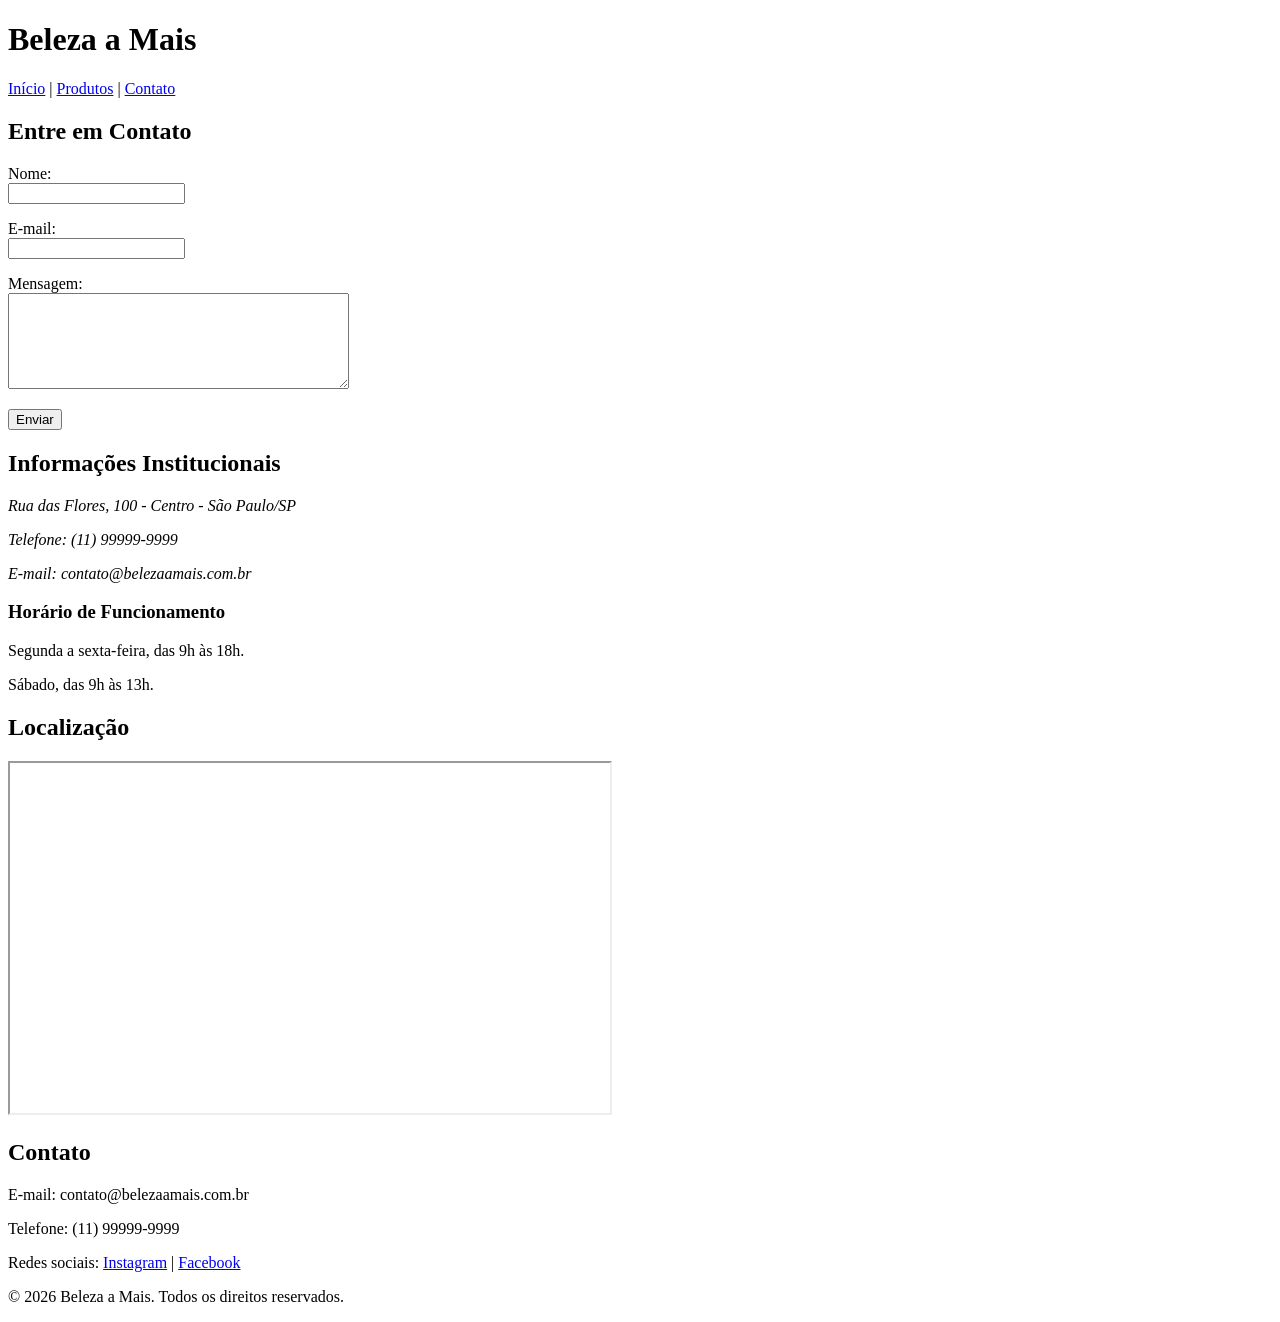
==== contato.html @ b111dd48 "Primeira versão do site Beleza a Mais" ====
<!DOCTYPE html>
<html lang="pt-BR">
<head>
    <meta charset="UTF-8">
    <meta name="viewport" content="width=device-width, initial-scale=1.0">
    <meta name="description" content="Entre em contato com a loja Beleza a Mais.">
    <title>Beleza a Mais - Contato</title>
    <link rel="icon" type="image/svg+xml" href="imagens/favicon.svg">
</head>
<body>
    <header>
        <h1>Beleza a Mais</h1>

        <nav>
            <a href="index.html">Início</a> |
            <a href="produtos.html">Produtos</a> |
            <a href="contato.html">Contato</a>
        </nav>
    </header>

    <main>
        <section>
            <h2>Entre em Contato</h2>

            <form action="#" method="post">
                <p>
                    <label for="nome">Nome:</label><br>
                    <input type="text" id="nome" name="nome" required>
                </p>

                <p>
                    <label for="email">E-mail:</label><br>
                    <input type="email" id="email" name="email" required>
                </p>

                <p>
                    <label for="mensagem">Mensagem:</label><br>
                    <textarea id="mensagem" name="mensagem" rows="6" cols="40" required></textarea>
                </p>

                <button type="submit">Enviar</button>
            </form>
        </section>

        <section>
            <h2>Informações Institucionais</h2>
            <address>
                <p>Rua das Flores, 100 - Centro - São Paulo/SP</p>
                <p>Telefone: (11) 99999-9999</p>
                <p>E-mail: contato@belezaamais.com.br</p>
            </address>

            <h3>Horário de Funcionamento</h3>
            <p>Segunda a sexta-feira, das 9h às 18h.</p>
            <p>Sábado, das 9h às 13h.</p>
        </section>

        <section>
            <h2>Localização</h2>
            <iframe
                src="https://www.google.com/maps?q=Rua+das+Flores,+100,+São+Paulo,+SP&output=embed"
                width="600"
                height="350"
                title="Mapa de localização da loja Beleza a Mais"
                loading="lazy">
            </iframe>
        </section>

    </main>

    <footer>
        <h2>Contato</h2>
        <p>E-mail: contato@belezaamais.com.br</p>
        <p>Telefone: (11) 99999-9999</p>
        <p>
            Redes sociais:
            <a href="#">Instagram</a> |
            <a href="#">Facebook</a>
        </p>
        <p>&copy; 2026 Beleza a Mais. Todos os direitos reservados.</p>
    </footer>
</body>
</html>
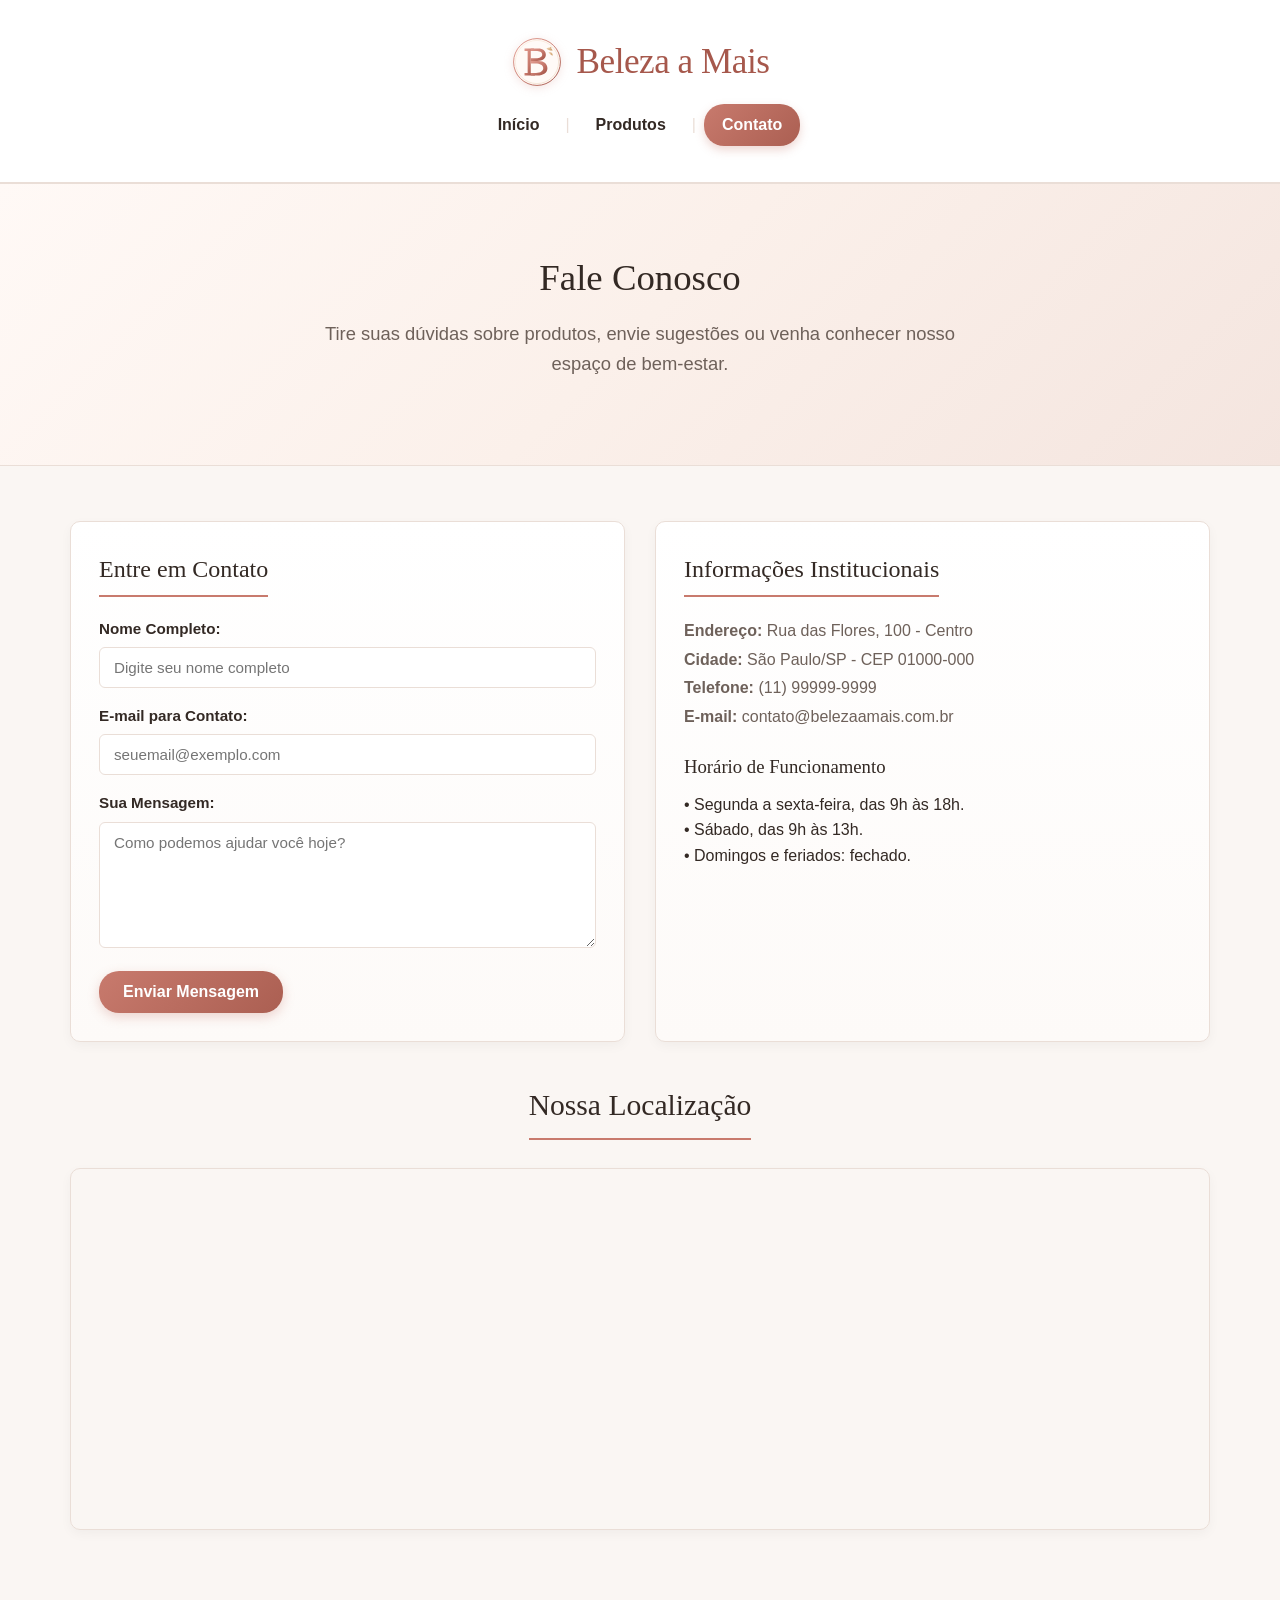
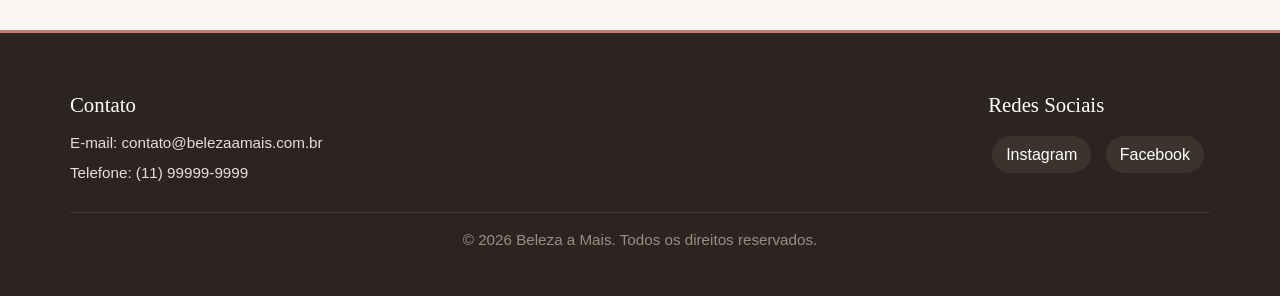
==== commit 0af267df: "Css e Bootstrap" ====
--- a/contato.html
+++ b/contato.html
@@ -3,81 +3,122 @@
 <head>
     <meta charset="UTF-8">
     <meta name="viewport" content="width=device-width, initial-scale=1.0">
-    <meta name="description" content="Entre em contato com a loja Beleza a Mais.">
+    <meta name="description" content="Entre em contato com a equipe da loja Beleza a Mais.">
     <title>Beleza a Mais - Contato</title>
     <link rel="icon" type="image/svg+xml" href="imagens/favicon.svg">
+
+    <!-- Arquivo de Estilos Customizado -->
+    <link rel="stylesheet" href="css/style.css">
 </head>
 <body>
+    <!-- Cabeçalho e Menu de Navegação -->
     <header>
-        <h1>Beleza a Mais</h1>
+        <div class="container-custom header-content">
+            <div class="brand-wrapper">
+                <img src="imagens/logo.svg" alt="Logotipo Beleza a Mais" class="brand-logo">
+                <h1 class="brand-name">Beleza a Mais</h1>
+            </div>
 
-        <nav>
-            <a href="index.html">Início</a> |
-            <a href="produtos.html">Produtos</a> |
-            <a href="contato.html">Contato</a>
-        </nav>
+            <nav>
+                <a href="index.html">Início</a>
+                <span class="nav-separator">|</span>
+                <a href="produtos.html">Produtos</a>
+                <span class="nav-separator">|</span>
+                <a href="contato.html" class="active">Contato</a>
+            </nav>
+        </div>
     </header>
 
-    <main>
-        <section>
-            <h2>Entre em Contato</h2>
+    <!-- Banner da Página de Contato -->
+    <div class="hero-banner">
+        <div class="container-custom">
+            <h2>Fale Conosco</h2>
+            <p>Tire suas dúvidas sobre produtos, envie sugestões ou venha conhecer nosso espaço de bem-estar.</p>
+        </div>
+    </div>
 
-            <form action="#" method="post">
-                <p>
-                    <label for="nome">Nome:</label><br>
-                    <input type="text" id="nome" name="nome" required>
-                </p>
+    <!-- Conteúdo Principal: Formulário e Informações -->
+    <main class="container-custom">
+        <div class="contact-layout-grid">
+            <!-- Formulário de Contato -->
+            <section class="contact-form-section">
+                <h2>Entre em Contato</h2>
 
-                <p>
-                    <label for="email">E-mail:</label><br>
-                    <input type="email" id="email" name="email" required>
-                </p>
+                <form action="#" method="post">
+                    <p>
+                        <label for="nome">Nome Completo:</label>
+                        <input type="text" id="nome" name="nome" placeholder="Digite seu nome completo" required>
+                    </p>
 
-                <p>
-                    <label for="mensagem">Mensagem:</label><br>
-                    <textarea id="mensagem" name="mensagem" rows="6" cols="40" required></textarea>
-                </p>
+                    <p>
+                        <label for="email">E-mail para Contato:</label>
+                        <input type="email" id="email" name="email" placeholder="seuemail@exemplo.com" required>
+                    </p>
 
-                <button type="submit">Enviar</button>
-            </form>
+                    <p>
+                        <label for="mensagem">Sua Mensagem:</label>
+                        <textarea id="mensagem" name="mensagem" rows="6" cols="40" placeholder="Como podemos ajudar você hoje?" required></textarea>
+                    </p>
+
+                    <button type="submit">Enviar Mensagem</button>
+                </form>
+            </section>
+
+            <!-- Informações Institucionais -->
+            <section class="contact-card-box">
+                <h2>Informações Institucionais</h2>
+                <address>
+                    <p><strong>Endereço:</strong> Rua das Flores, 100 - Centro</p>
+                    <p><strong>Cidade:</strong> São Paulo/SP - CEP 01000-000</p>
+                    <p><strong>Telefone:</strong> (11) 99999-9999</p>
+                    <p><strong>E-mail:</strong> contato@belezaamais.com.br</p>
+                </address>
+
+                <h3>Horário de Funcionamento</h3>
+                <p>• Segunda a sexta-feira, das 9h às 18h.</p>
+                <p>• Sábado, das 9h às 13h.</p>
+                <p>• Domingos e feriados: fechado.</p>
+            </section>
+        </div>
+
+        <!-- Seção de Localização com Mapa -->
+        <section class="map-section">
+            <div class="section-wrapper">
+                <h2>Nossa Localização</h2>
+            </div>
+            <div class="map-wrapper">
+                <iframe
+                    src="https://www.google.com/maps?q=Rua+das+Flores,+100,+São+Paulo,+SP&output=embed"
+                    width="600"
+                    height="350"
+                    title="Mapa de localização da loja Beleza a Mais"
+                    loading="lazy">
+                </iframe>
+            </div>
         </section>
-
-        <section>
-            <h2>Informações Institucionais</h2>
-            <address>
-                <p>Rua das Flores, 100 - Centro - São Paulo/SP</p>
-                <p>Telefone: (11) 99999-9999</p>
-                <p>E-mail: contato@belezaamais.com.br</p>
-            </address>
-
-            <h3>Horário de Funcionamento</h3>
-            <p>Segunda a sexta-feira, das 9h às 18h.</p>
-            <p>Sábado, das 9h às 13h.</p>
-        </section>
-
-        <section>
-            <h2>Localização</h2>
-            <iframe
-                src="https://www.google.com/maps?q=Rua+das+Flores,+100,+São+Paulo,+SP&output=embed"
-                width="600"
-                height="350"
-                title="Mapa de localização da loja Beleza a Mais"
-                loading="lazy">
-            </iframe>
-        </section>
-
     </main>
 
+    <!-- Rodapé com redes sociais e copyright -->
     <footer>
-        <h2>Contato</h2>
-        <p>E-mail: contato@belezaamais.com.br</p>
-        <p>Telefone: (11) 99999-9999</p>
-        <p>
-            Redes sociais:
-            <a href="#">Instagram</a> |
-            <a href="#">Facebook</a>
-        </p>
-        <p>&copy; 2026 Beleza a Mais. Todos os direitos reservados.</p>
+        <div class="container-custom footer-inner">
+            <div>
+                <h2>Contato</h2>
+                <p>E-mail: contato@belezaamais.com.br</p>
+                <p>Telefone: (11) 99999-9999</p>
+            </div>
+
+            <div>
+                <h2>Redes Sociais</h2>
+                <div class="footer-social-links">
+                    <a href="#">Instagram</a>
+                    <a href="#">Facebook</a>
+                </div>
+            </div>
+        </div>
+
+        <div class="container-custom footer-copyright">
+            <p>&copy; 2026 Beleza a Mais. Todos os direitos reservados.</p>
+        </div>
     </footer>
 </body>
 </html>
--- a/css/style.css
+++ b/css/style.css
@@ -0,0 +1,629 @@
+/* --- Variáveis de Cores, Gradientes e Tipografia --- */
+:root {
+    --cor-primaria: #c87a6d;
+    --cor-primaria-escura: #a6584c;
+    --cor-secundaria: #5e7d63;
+    --cor-dourado: #d4a373;
+    
+    /* Gradientes */
+    --gradiente-suave: linear-gradient(135deg, #fff9f6 0%, #fbf0ea 50%, #f4e5df 100%);
+    --gradiente-botao: linear-gradient(135deg, #c87a6d 0%, #ab5f52 100%);
+    --gradiente-botao-hover: linear-gradient(135deg, #ab5f52 0%, #8c4539 100%);
+    --gradiente-card: linear-gradient(180deg, #ffffff 0%, #fdfaf8 100%);
+
+    /* Cores de Fundo e Superfície */
+    --cor-fundo: #faf6f3;
+    --cor-branca: #ffffff;
+    --cor-borda: #eaded7;
+    
+    /* Cores de Texto */
+    --cor-texto: #332924;
+    --cor-texto-suave: #6e615a;
+    
+    /* Fontes */
+    --fonte-titulos: Georgia, 'Times New Roman', serif;
+    --fonte-padrao: Arial, Helvetica, sans-serif;
+}
+
+/* --- Reset Básico e Padronização Global --- */
+* {
+    margin: 0;
+    padding: 0;
+    box-sizing: border-box;
+}
+
+body {
+    font-family: var(--fonte-padrao) !important;
+    background-color: var(--cor-fundo) !important;
+    color: var(--cor-texto) !important;
+    line-height: 1.6;
+}
+
+/* --- Estrutura Centralizada (Container) --- */
+.container-custom {
+    width: 90%;
+    max-width: 1140px;
+    margin: 0 auto;
+    padding: 20px 0;
+}
+
+/* --- Cabeçalho e Menu de Navegação Padronizado --- */
+header {
+    background-color: var(--cor-branca) !important;
+    border-bottom: 2px solid var(--cor-borda) !important;
+    padding: 16px 0;
+    box-shadow: 0 2px 10px rgba(0, 0, 0, 0.03);
+}
+
+.header-content {
+    display: flex;
+    flex-direction: column;
+    align-items: center;
+    justify-content: center;
+    gap: 12px;
+}
+
+.brand-wrapper {
+    display: flex;
+    align-items: center;
+    justify-content: center;
+    gap: 14px;
+}
+
+.brand-logo {
+    width: 52px;
+    height: 52px;
+    display: block;
+    filter: drop-shadow(0 2px 5px rgba(200, 122, 109, 0.2));
+}
+
+header h1,
+.brand-name {
+    font-family: var(--fonte-titulos) !important;
+    color: var(--cor-primaria-escura) !important;
+    font-size: 2.2rem !important;
+    font-weight: normal !important;
+    margin: 0 !important;
+    line-height: 1.2 !important;
+    letter-spacing: -0.5px;
+}
+
+header nav {
+    display: flex;
+    align-items: center;
+    justify-content: center;
+    gap: 4px;
+    margin-top: 4px;
+}
+
+header nav a {
+    text-decoration: none !important;
+    color: var(--cor-texto) !important;
+    font-family: var(--fonte-padrao) !important;
+    font-size: 1rem;
+    font-weight: bold;
+    padding: 8px 18px;
+    border-radius: 20px;
+    display: inline-block;
+    transition: all 0.25s ease;
+}
+
+header nav a:hover {
+    background-color: #f7ebe6 !important;
+    color: var(--cor-primaria-escura) !important;
+}
+
+header nav a.active {
+    background: var(--gradiente-botao) !important;
+    color: var(--cor-branca) !important;
+    box-shadow: 0 4px 10px rgba(200, 122, 109, 0.3);
+}
+
+.nav-separator {
+    color: var(--cor-borda);
+    margin: 0 4px;
+}
+
+/* --- Banner de Apresentação com Gradiente --- */
+.hero-banner {
+    background: var(--gradiente-suave);
+    border-bottom: 1px solid var(--cor-borda);
+    text-align: center;
+    padding: 45px 20px;
+    margin-bottom: 35px;
+}
+
+.hero-banner h2 {
+    font-family: var(--fonte-titulos) !important;
+    font-size: 2.3rem;
+    color: var(--cor-texto);
+    margin-bottom: 12px;
+    font-weight: normal;
+}
+
+.hero-banner p {
+    font-size: 1.15rem;
+    color: var(--cor-texto-suave);
+    max-width: 680px;
+    margin: 0 auto 22px auto;
+}
+
+/* --- Títulos das Seções --- */
+.section-wrapper {
+    text-align: center;
+    margin-bottom: 28px;
+}
+
+.section-wrapper h2,
+section > h2 {
+    font-family: var(--fonte-titulos) !important;
+    font-size: 1.85rem !important;
+    color: var(--cor-texto) !important;
+    font-weight: normal !important;
+    padding-bottom: 8px;
+    border-bottom: 2px solid var(--cor-primaria);
+    display: inline-block;
+}
+
+/* --- Seção de Carrossel com Bootstrap --- */
+.carousel-section {
+    background-color: var(--cor-branca);
+    border: 1px solid var(--cor-borda);
+    border-radius: 12px;
+    padding: 25px;
+    margin-bottom: 40px;
+    box-shadow: 0 4px 15px rgba(0, 0, 0, 0.04);
+}
+
+#carrosselProdutos {
+    border-radius: 10px;
+    overflow: hidden;
+    background: var(--gradiente-suave);
+}
+
+.carousel-item {
+    padding: 30px 20px;
+}
+
+.carousel-slide-content {
+    display: flex;
+    align-items: center;
+    justify-content: center;
+    gap: 35px;
+    max-width: 850px;
+    margin: 0 auto;
+    flex-wrap: wrap;
+}
+
+.carousel-slide-img {
+    width: 280px;
+    height: 280px;
+    border-radius: 12px;
+    object-fit: cover;
+    box-shadow: 0 8px 20px rgba(0, 0, 0, 0.08);
+}
+
+.carousel-slide-text {
+    flex: 1;
+    min-width: 280px;
+    text-align: left;
+}
+
+.carousel-slide-text .tag-destaque {
+    display: inline-block;
+    background-color: var(--cor-secundaria);
+    color: var(--cor-branca);
+    font-size: 0.8rem;
+    font-weight: bold;
+    text-transform: uppercase;
+    padding: 4px 12px;
+    border-radius: 15px;
+    margin-bottom: 10px;
+}
+
+.carousel-slide-text h3 {
+    font-family: var(--fonte-titulos) !important;
+    font-size: 1.7rem;
+    color: var(--cor-texto);
+    margin-bottom: 10px;
+    font-weight: normal;
+}
+
+.carousel-slide-text p {
+    color: var(--cor-texto-suave);
+    font-size: 1.05rem;
+    margin-bottom: 15px;
+}
+
+.carousel-slide-text .slide-preco {
+    font-size: 1.35rem;
+    font-weight: bold;
+    color: var(--cor-primaria-escura);
+    margin-bottom: 18px;
+    display: block;
+}
+
+/* Customização dos Controles do Carrossel */
+.carousel-control-prev,
+.carousel-control-next {
+    width: 45px;
+}
+
+.carousel-control-prev-icon,
+.carousel-control-next-icon {
+    background-color: var(--cor-primaria-escura);
+    border-radius: 50%;
+    padding: 18px;
+    background-size: 55%;
+}
+
+.carousel-indicators [data-bs-target] {
+    background-color: var(--cor-primaria);
+    height: 4px;
+    border-radius: 2px;
+}
+
+/* --- Seção Sobre Nós (index.html) --- */
+.about-section {
+    background-color: var(--cor-branca);
+    border: 1px solid var(--cor-borda);
+    border-radius: 10px;
+    padding: 30px;
+    margin-bottom: 40px;
+    box-shadow: 0 3px 12px rgba(0, 0, 0, 0.03);
+}
+
+.about-intro {
+    font-size: 1.05rem;
+    color: var(--cor-texto-suave);
+    margin-bottom: 25px;
+}
+
+.mission-values-grid {
+    display: flex;
+    gap: 20px;
+    flex-wrap: wrap;
+}
+
+.card-info {
+    flex: 1;
+    min-width: 250px;
+    background: var(--gradiente-card);
+    border-left: 4px solid var(--cor-primaria);
+    border-radius: 6px;
+    border-top: 1px solid var(--cor-borda);
+    border-right: 1px solid var(--cor-borda);
+    border-bottom: 1px solid var(--cor-borda);
+    padding: 20px;
+}
+
+.card-info.accent-sage {
+    border-left-color: var(--cor-secundaria);
+}
+
+.card-info h3 {
+    font-family: var(--fonte-titulos) !important;
+    color: var(--cor-texto);
+    margin-bottom: 10px;
+    font-weight: normal;
+}
+
+.card-info ul {
+    list-style: square;
+    padding-left: 20px;
+}
+
+.card-info ul li {
+    margin-bottom: 6px;
+}
+
+/* --- Vitrine e Cards de Produtos (produtos.html) --- */
+.products-grid {
+    display: flex;
+    flex-wrap: wrap;
+    gap: 25px;
+    justify-content: center;
+}
+
+.product-card {
+    background: var(--gradiente-card);
+    border: 1px solid var(--cor-borda);
+    border-radius: 10px;
+    width: 280px;
+    padding: 16px;
+    display: flex;
+    flex-direction: column;
+    text-align: center;
+    box-shadow: 0 4px 12px rgba(0, 0, 0, 0.04);
+    transition: transform 0.25s ease, box-shadow 0.25s ease;
+}
+
+.product-card:hover {
+    transform: translateY(-6px);
+    box-shadow: 0 10px 22px rgba(0, 0, 0, 0.08);
+    border-color: #d8c2b7;
+}
+
+.product-image-wrap {
+    width: 100%;
+    height: 230px;
+    overflow: hidden;
+    border-radius: 8px;
+    margin-bottom: 15px;
+    background-color: #f6eee9;
+    display: flex;
+    align-items: center;
+    justify-content: center;
+}
+
+.product-image-wrap img {
+    width: 100%;
+    height: 100%;
+    object-fit: cover;
+    transition: transform 0.3s ease;
+}
+
+.product-card:hover .product-image-wrap img {
+    transform: scale(1.05);
+}
+
+.product-card h3 {
+    font-family: var(--fonte-titulos) !important;
+    font-size: 1.3rem;
+    color: var(--cor-texto);
+    margin-bottom: 8px;
+    font-weight: normal;
+}
+
+.product-card p {
+    color: var(--cor-texto-suave);
+    font-size: 0.95rem;
+    margin-bottom: 12px;
+    flex-grow: 1;
+}
+
+.product-price {
+    font-size: 1.2rem;
+    color: var(--cor-primaria-escura);
+    margin-bottom: 14px;
+}
+
+/* Botões com Gradiente Harmonioso */
+.btn-buy {
+    display: inline-block;
+    background: var(--gradiente-botao);
+    color: var(--cor-branca) !important;
+    text-decoration: none !important;
+    font-weight: bold;
+    padding: 10px 18px;
+    border-radius: 20px;
+    border: none;
+    cursor: pointer;
+    box-shadow: 0 4px 12px rgba(200, 122, 109, 0.3);
+    transition: all 0.25s ease;
+    margin-top: auto;
+}
+
+.btn-buy:hover {
+    background: var(--gradiente-botao-hover);
+    color: var(--cor-branca) !important;
+    transform: translateY(-2px);
+    box-shadow: 0 6px 16px rgba(171, 95, 82, 0.4);
+}
+
+/* --- Layout da Página de Contato (contato.html) --- */
+.contact-layout-grid {
+    display: flex;
+    gap: 30px;
+    flex-wrap: wrap;
+    margin-bottom: 40px;
+}
+
+.contact-form-section,
+.contact-card-box {
+    flex: 1;
+    min-width: 300px;
+    background: var(--gradiente-card);
+    border: 1px solid var(--cor-borda);
+    border-radius: 10px;
+    padding: 28px;
+    box-shadow: 0 4px 12px rgba(0, 0, 0, 0.04);
+}
+
+.contact-form-section h2,
+.contact-card-box h2 {
+    font-family: var(--fonte-titulos) !important;
+    font-size: 1.5rem !important;
+    margin-bottom: 20px;
+    color: var(--cor-texto);
+    border-bottom: 2px solid var(--cor-primaria);
+    padding-bottom: 6px;
+    display: inline-block;
+    font-weight: normal;
+}
+
+form p {
+    margin-bottom: 16px;
+}
+
+form label {
+    display: block;
+    font-weight: bold;
+    margin-bottom: 6px;
+    font-size: 0.95rem;
+    color: var(--cor-texto);
+}
+
+form input[type="text"],
+form input[type="email"],
+form textarea {
+    width: 100%;
+    padding: 11px 14px;
+    border: 1px solid var(--cor-borda);
+    border-radius: 6px;
+    font-family: var(--fonte-padrao);
+    font-size: 0.95rem;
+    background-color: var(--cor-branca);
+    transition: border-color 0.2s, box-shadow 0.2s;
+}
+
+form input[type="text"]:focus,
+form input[type="email"]:focus,
+form textarea:focus {
+    border-color: var(--cor-primaria);
+    outline: none;
+    box-shadow: 0 0 0 3px rgba(200, 122, 109, 0.2);
+}
+
+form button[type="submit"] {
+    background: var(--gradiente-botao);
+    color: var(--cor-branca) !important;
+    border: none;
+    font-size: 1rem;
+    font-weight: bold;
+    padding: 12px 24px;
+    border-radius: 20px;
+    cursor: pointer;
+    box-shadow: 0 4px 12px rgba(200, 122, 109, 0.3);
+    transition: all 0.25s ease;
+}
+
+form button[type="submit"]:hover {
+    background: var(--gradiente-botao-hover);
+    transform: translateY(-2px);
+    box-shadow: 0 6px 16px rgba(171, 95, 82, 0.4);
+}
+
+address {
+    font-style: normal;
+    line-height: 1.8;
+    color: var(--cor-texto-suave);
+    margin-bottom: 20px;
+}
+
+.contact-card-box h3 {
+    font-family: var(--fonte-titulos) !important;
+    margin-top: 15px;
+    margin-bottom: 10px;
+    font-weight: normal;
+}
+
+/* Seção do Mapa */
+.map-section {
+    text-align: center;
+    margin-bottom: 40px;
+}
+
+.map-wrapper {
+    margin-top: 20px;
+    border: 1px solid var(--cor-borda);
+    border-radius: 10px;
+    overflow: hidden;
+    box-shadow: 0 4px 12px rgba(0, 0, 0, 0.04);
+}
+
+.map-wrapper iframe {
+    width: 100%;
+    height: 360px;
+    border: 0;
+    display: block;
+}
+
+/* --- Rodapé --- */
+footer {
+    background-color: #2b2420 !important;
+    color: #e8ded8 !important;
+    padding: 35px 0 18px 0;
+    margin-top: 40px;
+    border-top: 3px solid var(--cor-primaria);
+}
+
+.footer-inner {
+    display: flex;
+    justify-content: space-between;
+    flex-wrap: wrap;
+    gap: 20px;
+    border-bottom: 1px solid #443731;
+    padding-bottom: 20px;
+}
+
+footer h2 {
+    font-family: var(--fonte-titulos) !important;
+    font-size: 1.3rem;
+    color: var(--cor-branca) !important;
+    margin-bottom: 10px;
+    font-weight: normal;
+}
+
+footer p {
+    margin-bottom: 6px;
+    font-size: 0.95rem;
+}
+
+footer a {
+    color: #f7ebe6 !important;
+    text-decoration: underline !important;
+    margin: 0 4px;
+}
+
+footer a:hover {
+    color: var(--cor-primaria) !important;
+}
+
+.footer-social-links a {
+    display: inline-block;
+    background-color: #3d332e !important;
+    color: var(--cor-branca) !important;
+    text-decoration: none !important;
+    padding: 6px 14px;
+    border-radius: 20px;
+    margin-right: 6px;
+    margin-top: 5px;
+    transition: background-color 0.2s;
+}
+
+.footer-social-links a:hover {
+    background-color: var(--cor-primaria) !important;
+    color: var(--cor-branca) !important;
+}
+
+.footer-copyright {
+    text-align: center;
+    padding-top: 15px;
+    font-size: 0.85rem;
+    color: #9c8e85;
+}
+
+/* --- Responsividade (Media Queries) --- */
+@media (max-width: 768px) {
+    .brand-wrapper {
+        flex-direction: column;
+        gap: 8px;
+    }
+
+    .carousel-slide-content {
+        flex-direction: column;
+        text-align: center;
+    }
+
+    .carousel-slide-text {
+        text-align: center;
+    }
+
+    .mission-values-grid {
+        flex-direction: column;
+    }
+
+    .contact-layout-grid {
+        flex-direction: column;
+    }
+
+    .footer-inner {
+        flex-direction: column;
+        text-align: center;
+    }
+
+    .footer-social-links {
+        justify-content: center;
+    }
+}
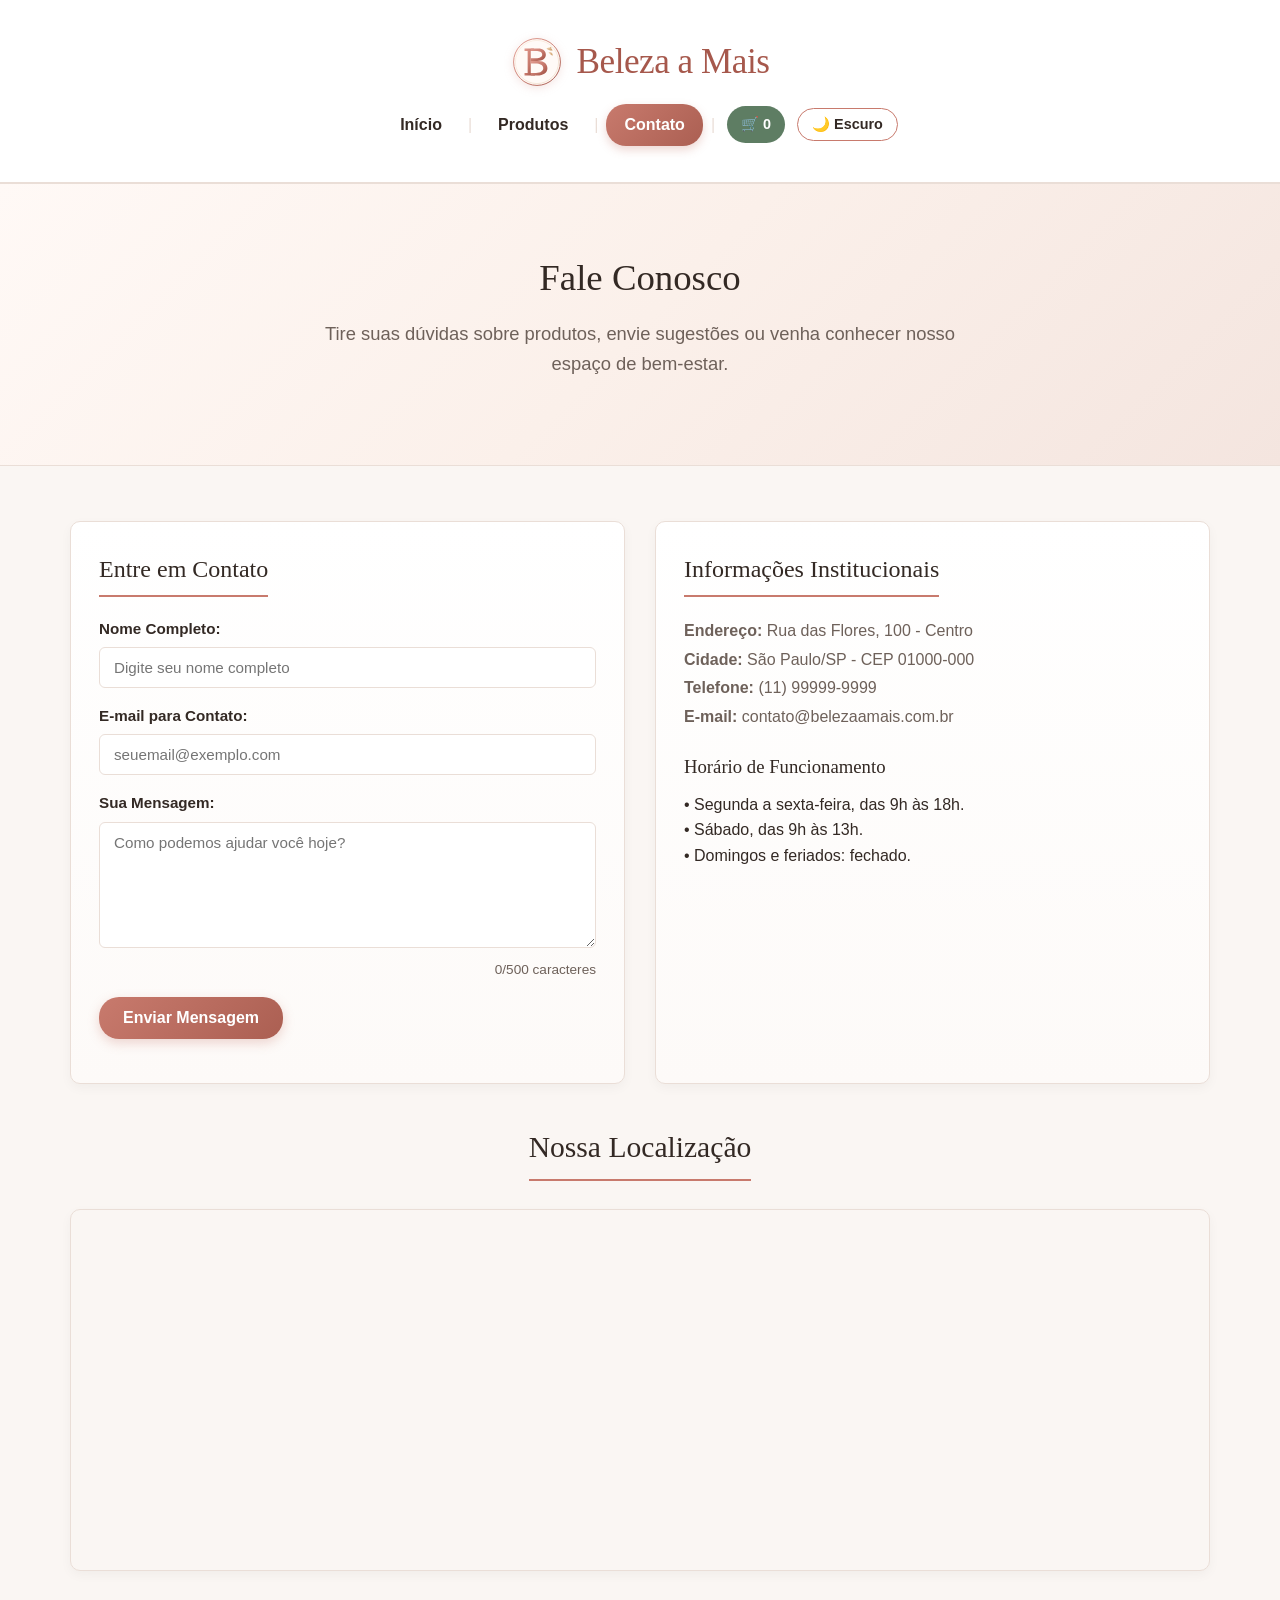
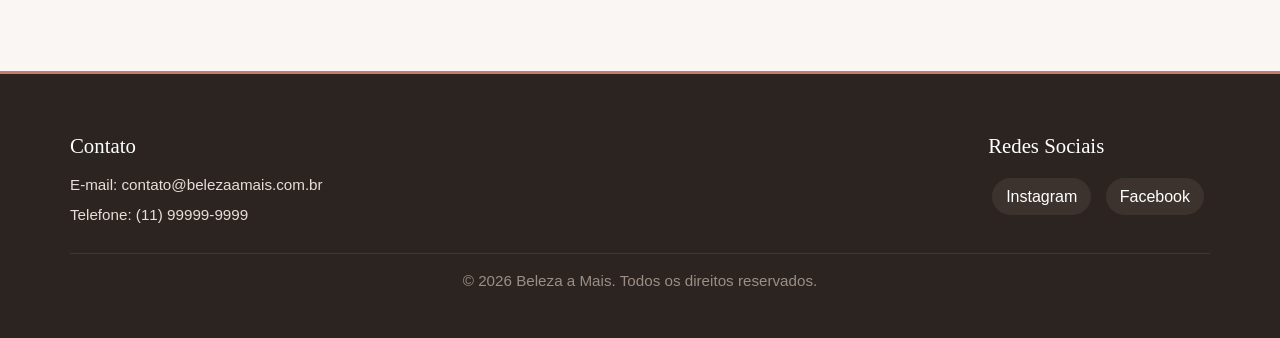
==== commit 059a4061: "Integração com JS" ====
--- a/contato.html
+++ b/contato.html
@@ -7,11 +7,11 @@
     <title>Beleza a Mais - Contato</title>
     <link rel="icon" type="image/svg+xml" href="imagens/favicon.svg">
 
-    <!-- Arquivo de Estilos Customizado -->
+    <!-- Estilos da página -->
     <link rel="stylesheet" href="css/style.css">
 </head>
 <body>
-    <!-- Cabeçalho e Menu de Navegação -->
+    <!-- Cabeçalho e navegação principal -->
     <header>
         <div class="container-custom header-content">
             <div class="brand-wrapper">
@@ -25,11 +25,14 @@
                 <a href="produtos.html">Produtos</a>
                 <span class="nav-separator">|</span>
                 <a href="contato.html" class="active">Contato</a>
+            <span class="nav-separator">|</span>
+                <a href="produtos.html" id="contador-carrinho" class="nav-carrinho" aria-label="Itens no carrinho">🛒 0</a>
+                <button id="btn-tema" type="button" aria-label="Alternar entre tema claro e escuro">🌙 Escuro</button>
             </nav>
         </div>
     </header>
 
-    <!-- Banner da Página de Contato -->
+    <!-- Apresentação da página de contato -->
     <div class="hero-banner">
         <div class="container-custom">
             <h2>Fale Conosco</h2>
@@ -37,14 +40,14 @@
         </div>
     </div>
 
-    <!-- Conteúdo Principal: Formulário e Informações -->
+    <!-- Formulário e informações de contato -->
     <main class="container-custom">
         <div class="contact-layout-grid">
-            <!-- Formulário de Contato -->
+            <!-- Formulário para envio de mensagem -->
             <section class="contact-form-section">
                 <h2>Entre em Contato</h2>
 
-                <form action="#" method="post">
+                <form id="form-contato" action="#" method="post" novalidate>
                     <p>
                         <label for="nome">Nome Completo:</label>
                         <input type="text" id="nome" name="nome" placeholder="Digite seu nome completo" required>
@@ -58,13 +61,16 @@
                     <p>
                         <label for="mensagem">Sua Mensagem:</label>
                         <textarea id="mensagem" name="mensagem" rows="6" cols="40" placeholder="Como podemos ajudar você hoje?" required></textarea>
+                        <small id="contador-caracteres">0/500 caracteres</small>
                     </p>
 
                     <button type="submit">Enviar Mensagem</button>
+
+                    <p id="status-msg" role="alert"></p>
                 </form>
             </section>
 
-            <!-- Informações Institucionais -->
+            <!-- Endereço e canais de atendimento -->
             <section class="contact-card-box">
                 <h2>Informações Institucionais</h2>
                 <address>
@@ -81,7 +87,7 @@
             </section>
         </div>
 
-        <!-- Seção de Localização com Mapa -->
+        <!-- Mapa com a localização -->
         <section class="map-section">
             <div class="section-wrapper">
                 <h2>Nossa Localização</h2>
@@ -98,7 +104,7 @@
         </section>
     </main>
 
-    <!-- Rodapé com redes sociais e copyright -->
+    <!-- Rodapé e links para redes sociais -->
     <footer>
         <div class="container-custom footer-inner">
             <div>
@@ -120,5 +126,6 @@
             <p>&copy; 2026 Beleza a Mais. Todos os direitos reservados.</p>
         </div>
     </footer>
+    <script src="js/script.js" defer></script>
 </body>
 </html>
--- a/css/style.css
+++ b/css/style.css
@@ -1,31 +1,31 @@
-/* --- Variáveis de Cores, Gradientes e Tipografia --- */
+/* Valores reutilizados nas cores, gradientes e fontes */
 :root {
     --cor-primaria: #c87a6d;
     --cor-primaria-escura: #a6584c;
     --cor-secundaria: #5e7d63;
     --cor-dourado: #d4a373;
     
-    /* Gradientes */
+    /* Gradientes usados nos fundos e botões */
     --gradiente-suave: linear-gradient(135deg, #fff9f6 0%, #fbf0ea 50%, #f4e5df 100%);
     --gradiente-botao: linear-gradient(135deg, #c87a6d 0%, #ab5f52 100%);
     --gradiente-botao-hover: linear-gradient(135deg, #ab5f52 0%, #8c4539 100%);
     --gradiente-card: linear-gradient(180deg, #ffffff 0%, #fdfaf8 100%);
 
-    /* Cores de Fundo e Superfície */
+    /* Cores de fundo e borda */
     --cor-fundo: #faf6f3;
     --cor-branca: #ffffff;
     --cor-borda: #eaded7;
     
-    /* Cores de Texto */
+    /* Cores do texto */
     --cor-texto: #332924;
     --cor-texto-suave: #6e615a;
     
-    /* Fontes */
+    /* Famílias tipográficas */
     --fonte-titulos: Georgia, 'Times New Roman', serif;
     --fonte-padrao: Arial, Helvetica, sans-serif;
 }
 
-/* --- Reset Básico e Padronização Global --- */
+/* Remove espaçamentos padrão e define o estilo global */
 * {
     margin: 0;
     padding: 0;
@@ -39,7 +39,7 @@
     line-height: 1.6;
 }
 
-/* --- Estrutura Centralizada (Container) --- */
+/* Centraliza o conteúdo e limita sua largura */
 .container-custom {
     width: 90%;
     max-width: 1140px;
@@ -47,7 +47,7 @@
     padding: 20px 0;
 }
 
-/* --- Cabeçalho e Menu de Navegação Padronizado --- */
+/* Cabeçalho e navegação principal */
 header {
     background-color: var(--cor-branca) !important;
     border-bottom: 2px solid var(--cor-borda) !important;
@@ -124,7 +124,7 @@
     margin: 0 4px;
 }
 
-/* --- Banner de Apresentação com Gradiente --- */
+/* Área de apresentação com fundo em gradiente */
 .hero-banner {
     background: var(--gradiente-suave);
     border-bottom: 1px solid var(--cor-borda);
@@ -148,7 +148,7 @@
     margin: 0 auto 22px auto;
 }
 
-/* --- Títulos das Seções --- */
+/* Títulos das seções */
 .section-wrapper {
     text-align: center;
     margin-bottom: 28px;
@@ -165,7 +165,7 @@
     display: inline-block;
 }
 
-/* --- Seção de Carrossel com Bootstrap --- */
+/* Carrossel de produtos e seus slides */
 .carousel-section {
     background-color: var(--cor-branca);
     border: 1px solid var(--cor-borda);
@@ -243,7 +243,7 @@
     display: block;
 }
 
-/* Customização dos Controles do Carrossel */
+/* Controles de navegação do carrossel */
 .carousel-control-prev,
 .carousel-control-next {
     width: 45px;
@@ -263,7 +263,7 @@
     border-radius: 2px;
 }
 
-/* --- Seção Sobre Nós (index.html) --- */
+/* Informações sobre a loja */
 .about-section {
     background-color: var(--cor-branca);
     border: 1px solid var(--cor-borda);
@@ -317,7 +317,7 @@
     margin-bottom: 6px;
 }
 
-/* --- Vitrine e Cards de Produtos (produtos.html) --- */
+/* Grade de produtos e cartões */
 .products-grid {
     display: flex;
     flex-wrap: wrap;
@@ -388,7 +388,7 @@
     margin-bottom: 14px;
 }
 
-/* Botões com Gradiente Harmonioso */
+/* Botões de ação */
 .btn-buy {
     display: inline-block;
     background: var(--gradiente-botao);
@@ -411,7 +411,7 @@
     box-shadow: 0 6px 16px rgba(171, 95, 82, 0.4);
 }
 
-/* --- Layout da Página de Contato (contato.html) --- */
+/* Formulário e informações de contato */
 .contact-layout-grid {
     display: flex;
     gap: 30px;
@@ -508,7 +508,7 @@
     font-weight: normal;
 }
 
-/* Seção do Mapa */
+/* Mapa de localização */
 .map-section {
     text-align: center;
     margin-bottom: 40px;
@@ -529,7 +529,7 @@
     display: block;
 }
 
-/* --- Rodapé --- */
+/* Rodapé */
 footer {
     background-color: #2b2420 !important;
     color: #e8ded8 !important;
@@ -594,7 +594,7 @@
     color: #9c8e85;
 }
 
-/* --- Responsividade (Media Queries) --- */
+/* Ajustes de layout para telas menores */
 @media (max-width: 768px) {
     .brand-wrapper {
         flex-direction: column;
@@ -627,3 +627,190 @@
         justify-content: center;
     }
 }
+
+
+/* Estilos dos controles interativos */
+
+/* Botão de tema e contador do carrinho */
+header nav { flex-wrap: wrap; }
+
+#btn-tema {
+    background: transparent;
+    color: var(--cor-texto);
+    border: 1px solid var(--cor-primaria);
+    border-radius: 20px;
+    padding: 7px 14px;
+    margin-left: 8px;
+    font-family: var(--fonte-padrao);
+    font-size: 0.9rem;
+    font-weight: bold;
+    cursor: pointer;
+    transition: all 0.25s ease;
+}
+
+#btn-tema:hover {
+    background: var(--cor-primaria);
+    color: #ffffff;
+}
+
+header nav a.nav-carrinho {
+    background-color: var(--cor-secundaria) !important;
+    color: #ffffff !important;
+    margin-left: 4px;
+    padding: 7px 14px;
+    font-size: 0.9rem;
+}
+
+header nav a.nav-carrinho:hover {
+    background-color: #4a6650 !important;
+    color: #ffffff !important;
+}
+
+/* Busca de produtos e resumo do carrinho */
+.loja-barra {
+    display: flex;
+    justify-content: space-between;
+    align-items: flex-end;
+    gap: 20px;
+    flex-wrap: wrap;
+    background: var(--gradiente-card);
+    border: 1px solid var(--cor-borda);
+    border-radius: 10px;
+    padding: 18px 22px;
+    margin-bottom: 28px;
+    box-shadow: 0 3px 12px rgba(0, 0, 0, 0.03);
+}
+
+.busca-produtos { flex: 1; min-width: 240px; }
+
+.busca-produtos label {
+    display: block;
+    font-weight: bold;
+    font-size: 0.95rem;
+    margin-bottom: 6px;
+}
+
+.busca-produtos input {
+    width: 100%;
+    padding: 11px 14px;
+    border: 1px solid var(--cor-borda);
+    border-radius: 6px;
+    font-family: var(--fonte-padrao);
+    font-size: 0.95rem;
+    background-color: var(--cor-branca);
+    color: var(--cor-texto);
+}
+
+.busca-produtos input:focus {
+    border-color: var(--cor-primaria);
+    outline: none;
+    box-shadow: 0 0 0 3px rgba(200, 122, 109, 0.2);
+}
+
+.carrinho-resumo {
+    display: flex;
+    align-items: center;
+    gap: 16px;
+    flex-wrap: wrap;
+    color: var(--cor-texto-suave);
+}
+
+.carrinho-resumo strong { color: var(--cor-primaria-escura); }
+
+.btn-secundario {
+    background: transparent;
+    color: var(--cor-texto);
+    border: 1px solid var(--cor-borda);
+    border-radius: 20px;
+    padding: 7px 14px;
+    font-family: var(--fonte-padrao);
+    cursor: pointer;
+    transition: all 0.2s ease;
+}
+
+.btn-secundario:hover { border-color: var(--cor-primaria); color: var(--cor-primaria-escura); }
+
+.sem-resultados {
+    text-align: center;
+    color: var(--cor-texto-suave);
+    margin-bottom: 20px;
+}
+
+/* Oculta os cartões filtrados pela busca */
+.product-card[hidden] { display: none; }
+
+/* Ajustes para o botão de adicionar ao carrinho */
+button.btn-buy {
+    font-family: var(--fonte-padrao);
+    font-size: 1rem;
+}
+
+button.btn-buy:disabled {
+    opacity: 0.75;
+    cursor: default;
+    transform: none;
+}
+
+/* Contador, validação e mensagens do formulário */
+#contador-caracteres {
+    display: block;
+    text-align: right;
+    color: var(--cor-texto-suave);
+    margin-top: 4px;
+    font-size: 0.85rem;
+}
+
+form input.campo-erro,
+form textarea.campo-erro {
+    border-color: #c0392b !important;
+    background-color: #fdecea;
+}
+
+#status-msg {
+    margin-top: 16px;
+    margin-bottom: 0;
+    font-weight: bold;
+}
+
+#status-msg.msg-erro    { color: #c0392b; }
+#status-msg.msg-sucesso { color: #2e7d32; }
+
+/* Cores aplicadas quando o tema escuro está ativo */
+body { transition: background-color 0.25s ease, color 0.25s ease; }
+
+[data-theme="dark"] {
+    color-scheme: dark;
+    --cor-fundo: #1e1815;
+    --cor-borda: #4a3d36;
+    --cor-texto: #f3eae5;
+    --cor-texto-suave: #c3b5ac;
+    --cor-primaria-escura: #e39a8d;
+    --gradiente-suave: linear-gradient(135deg, #2b2420 0%, #262019 50%, #221c18 100%);
+    --gradiente-card: linear-gradient(180deg, #2b2420 0%, #261f1b 100%);
+}
+
+[data-theme="dark"] header { background-color: #2b2420 !important; }
+
+[data-theme="dark"] header nav a:hover {
+    background-color: #3d332e !important;
+    color: #e39a8d !important;
+}
+
+[data-theme="dark"] .carousel-section,
+[data-theme="dark"] .about-section { background-color: #2b2420; }
+
+[data-theme="dark"] form input[type="text"],
+[data-theme="dark"] form input[type="email"],
+[data-theme="dark"] form textarea,
+[data-theme="dark"] .busca-produtos input {
+    background-color: #1e1815;
+    color: var(--cor-texto);
+}
+
+[data-theme="dark"] form input.campo-erro,
+[data-theme="dark"] form textarea.campo-erro { background-color: #3a1f1c; }
+
+[data-theme="dark"] .product-image-wrap { background-color: #3d332e; }
+[data-theme="dark"] .product-card:hover { border-color: #6a574d; }
+[data-theme="dark"] #status-msg.msg-erro    { color: #ff8a80; }
+[data-theme="dark"] #status-msg.msg-sucesso { color: #8fd19a; }
